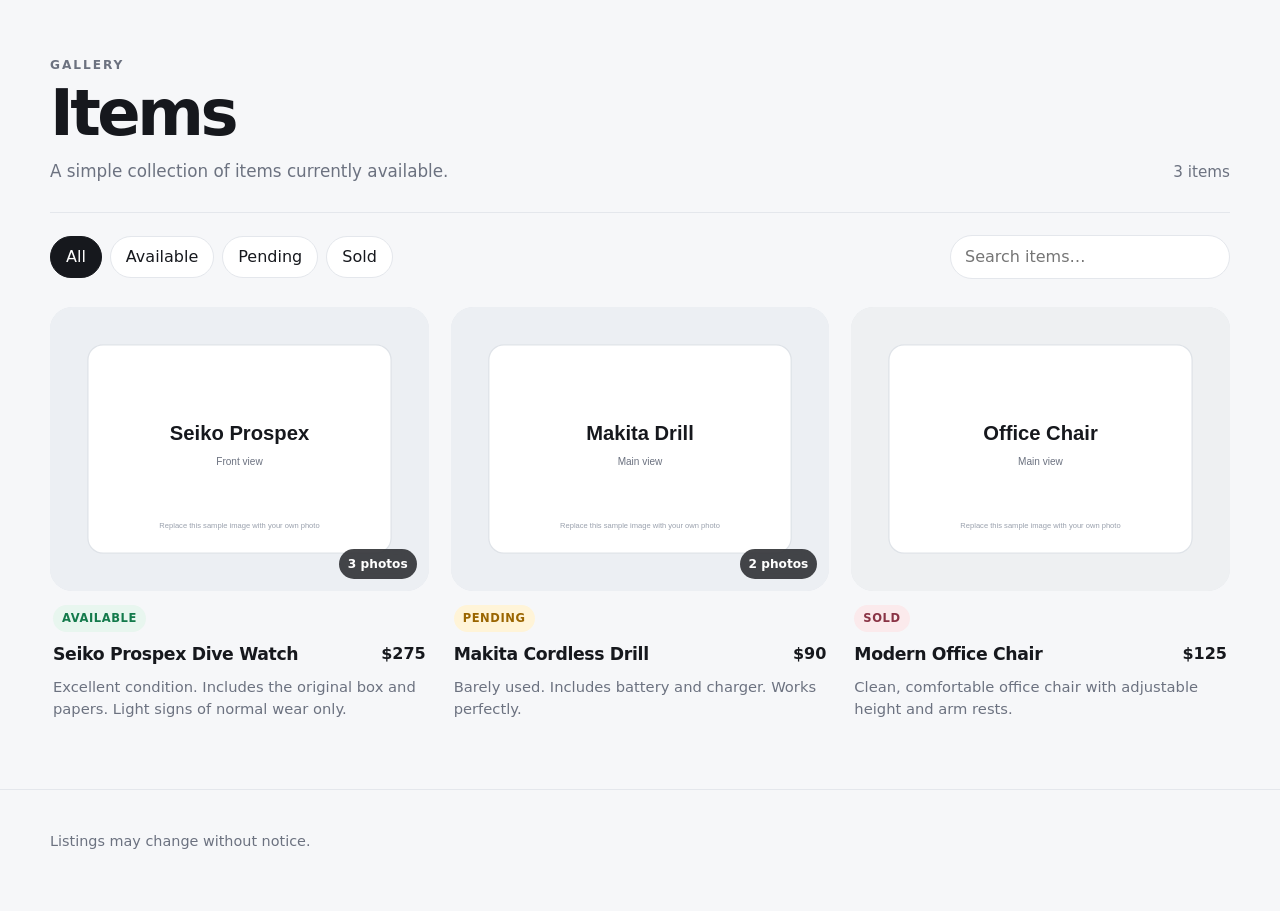
==== index.html @ a38c712b "Update index.html" ====
<!doctype html>
<html lang="en">
<head>
  <meta charset="utf-8">
  <meta name="viewport" content="width=device-width, initial-scale=1">
  <meta name="description" content="A simple gallery of items for sale.">
  <meta name="robots" content="noindex,nofollow">
  <title>Items</title>
  <link rel="stylesheet" href="styles.css">
</head>
<body>
  <header class="site-header">
    <div class="shell header-inner">
      <div>
        <p class="eyebrow">GALLERY</p>
        <h1>Items</h1>
        <p class="subtitle">A simple collection of items currently available.</p>
      </div>
      <div class="header-meta" aria-label="Gallery status">
        <span id="itemCount">Loading…</span>
      </div>
    </div>
  </header>

  <main class="shell">
    <section class="toolbar" aria-label="Gallery filters">
      <div class="segmented" role="group" aria-label="Filter by status">
        <button class="filter-btn active" type="button" data-filter="all">All</button>
        <button class="filter-btn" type="button" data-filter="available">Available</button>
        <button class="filter-btn" type="button" data-filter="pending">Pending</button>
        <button class="filter-btn" type="button" data-filter="sold">Sold</button>
      </div>
      <label class="search-wrap">
        <span class="sr-only">Search items</span>
        <input id="searchInput" type="search" placeholder="Search items…" autocomplete="off">
      </label>
    </section>

    <section>
      <div id="gallery" class="gallery" aria-live="polite"></div>
      <div id="emptyState" class="empty-state" hidden>
        <h2>No items found</h2>
        <p>Try a different search or filter.</p>
      </div>
    </section>
  </main>

  <footer class="site-footer">
    <div class="shell">
      <p>Listings may change without notice.</p>
    </div>
  </footer>

  <dialog id="productDialog" class="product-dialog" aria-labelledby="dialogTitle">
    <div class="dialog-shell">
      <button id="closeDialog" class="icon-btn close-btn" type="button" aria-label="Close item details">×</button>
      <div class="dialog-grid">
        <section class="viewer" aria-label="Product photos">
          <div class="main-image-wrap">
            <button id="prevImage" class="nav-btn nav-prev" type="button" aria-label="Previous image">‹</button>
            <img id="dialogImage" src="" alt="">
            <button id="nextImage" class="nav-btn nav-next" type="button" aria-label="Next image">›</button>
          </div>
          <div id="thumbs" class="thumbs" aria-label="Choose photo"></div>
        </section>

        <section class="product-info">
          <div class="product-title-row">
            <div>
              <p id="dialogStatus" class="status-badge"></p>
              <h2 id="dialogTitle"></h2>
            </div>
            <p id="dialogPrice" class="dialog-price"></p>
          </div>

          <p id="dialogDescription" class="dialog-description"></p>

          <dl class="details-list">
            <div>
              <dt>Condition</dt>
              <dd id="dialogCondition"></dd>
            </div>
            <div>
              <dt>Status</dt>
              <dd id="dialogStatusText"></dd>
            </div>
          </dl>
        </section>
      </div>
    </div>
  </dialog>

  <script src="app.js" defer></script>
</body>
</html>
---- styles.css ----
:root {
  --bg: #f6f7f9;
  --surface: #ffffff;
  --text: #16181d;
  --muted: #6c7280;
  --border: #e4e7ec;
  --soft: #eef1f5;
  --shadow: 0 16px 40px rgba(26, 32, 44, 0.08);
  --radius: 22px;
  --radius-sm: 14px;
  --max: 1180px;
  --available: #137a4b;
  --available-bg: #e8f6ef;
  --pending: #9a6500;
  --pending-bg: #fff4d8;
  --sold: #8a3345;
  --sold-bg: #fbeaec;
}

* { box-sizing: border-box; }

html { color-scheme: light; }

body {
  margin: 0;
  background: var(--bg);
  color: var(--text);
  font-family: Inter, ui-sans-serif, system-ui, -apple-system, BlinkMacSystemFont, "Segoe UI", sans-serif;
  line-height: 1.5;
}

button, input { font: inherit; }

button { -webkit-tap-highlight-color: transparent; }

img { display: block; max-width: 100%; }

.shell {
  width: min(calc(100% - 32px), var(--max));
  margin-inline: auto;
}

.site-header {
  padding: 56px 0 28px;
}

.header-inner {
  display: flex;
  justify-content: space-between;
  gap: 24px;
  align-items: end;
}

.eyebrow {
  margin: 0 0 8px;
  color: var(--muted);
  font-size: .76rem;
  font-weight: 800;
  letter-spacing: .16em;
}

h1 {
  margin: 0;
  font-size: clamp(2.1rem, 5vw, 4.3rem);
  letter-spacing: -.055em;
  line-height: .98;
}

.subtitle {
  margin: 14px 0 0;
  color: var(--muted);
  font-size: 1.05rem;
}

.header-meta {
  color: var(--muted);
  font-size: .95rem;
  white-space: nowrap;
}

.toolbar {
  display: flex;
  align-items: center;
  justify-content: space-between;
  gap: 16px;
  padding: 22px 0 28px;
  border-top: 1px solid var(--border);
}

.segmented {
  display: flex;
  gap: 8px;
  flex-wrap: wrap;
}

.filter-btn {
  min-height: 42px;
  padding: 0 15px;
  border-radius: 999px;
  border: 1px solid var(--border);
  background: var(--surface);
  color: var(--text);
  cursor: pointer;
}

.filter-btn.active {
  background: var(--text);
  color: #fff;
  border-color: var(--text);
}

.search-wrap input {
  width: min(280px, 42vw);
  min-height: 44px;
  padding: 0 14px;
  border-radius: 999px;
  border: 1px solid var(--border);
  background: var(--surface);
  color: var(--text);
  outline: none;
}

.search-wrap input:focus,
.filter-btn:focus-visible,
.card-button:focus-visible,
.icon-btn:focus-visible,
.nav-btn:focus-visible,
.thumb-btn:focus-visible {
  outline: 3px solid rgba(22, 24, 29, .18);
  outline-offset: 2px;
}

.gallery {
  display: grid;
  grid-template-columns: repeat(3, minmax(0, 1fr));
  gap: 22px;
  padding-bottom: 52px;
}

.product-card {
  min-width: 0;
}

.card-button {
  width: 100%;
  text-align: left;
  border: 0;
  padding: 0;
  background: transparent;
  cursor: pointer;
  color: inherit;
}

.card-image {
  position: relative;
  overflow: hidden;
  aspect-ratio: 4 / 3;
  border-radius: var(--radius);
  background: var(--soft);
  box-shadow: inset 0 0 0 1px rgba(0,0,0,.03);
}

.card-image img {
  width: 100%;
  height: 100%;
  object-fit: cover;
  transition: transform .28s ease;
}

.card-button:hover .card-image img {
  transform: scale(1.018);
}

.photo-count {
  position: absolute;
  right: 12px;
  bottom: 12px;
  padding: 6px 9px;
  border-radius: 999px;
  background: rgba(18, 20, 24, .78);
  color: #fff;
  font-size: .76rem;
  font-weight: 700;
  backdrop-filter: blur(8px);
}

.card-content {
  padding: 14px 3px 6px;
}

.card-topline {
  display: flex;
  justify-content: space-between;
  gap: 16px;
  align-items: start;
}

.card-title {
  margin: 0;
  font-size: 1.08rem;
  letter-spacing: -.02em;
}

.price {
  margin: 0;
  font-weight: 800;
  white-space: nowrap;
}

.card-description {
  margin: 8px 0 10px;
  color: var(--muted);
  font-size: .92rem;
  display: -webkit-box;
  -webkit-line-clamp: 2;
  -webkit-box-orient: vertical;
  overflow: hidden;
}

.status-badge {
  display: inline-flex;
  align-items: center;
  width: fit-content;
  margin: 0 0 10px;
  padding: 5px 9px;
  border-radius: 999px;
  font-size: .72rem;
  font-weight: 800;
  letter-spacing: .05em;
  text-transform: uppercase;
}

.status-available {
  color: var(--available);
  background: var(--available-bg);
}

.status-pending {
  color: var(--pending);
  background: var(--pending-bg);
}

.status-sold {
  color: var(--sold);
  background: var(--sold-bg);
}

.empty-state {
  padding: 60px 20px 90px;
  text-align: center;
  color: var(--muted);
}

.empty-state h2 {
  margin: 0 0 6px;
  color: var(--text);
}

.site-footer {
  border-top: 1px solid var(--border);
  color: var(--muted);
  padding: 26px 0 44px;
  font-size: .9rem;
}

.product-dialog {
  width: min(1120px, calc(100% - 28px));
  border: 0;
  border-radius: 26px;
  padding: 0;
  background: var(--surface);
  box-shadow: var(--shadow);
  max-height: calc(100% - 28px);
}

.product-dialog::backdrop {
  background: rgba(12, 14, 18, .62);
  backdrop-filter: blur(6px);
}

.dialog-shell {
  position: relative;
  padding: 22px;
}

.close-btn {
  position: absolute;
  top: 18px;
  right: 18px;
  z-index: 5;
}

.icon-btn {
  width: 44px;
  height: 44px;
  border-radius: 50%;
  border: 1px solid var(--border);
  background: rgba(255,255,255,.92);
  color: var(--text);
  cursor: pointer;
  font-size: 1.55rem;
  line-height: 1;
}

.dialog-grid {
  display: grid;
  grid-template-columns: minmax(0, 1.35fr) minmax(300px, .65fr);
  gap: 28px;
}

.viewer {
  min-width: 0;
}

.main-image-wrap {
  position: relative;
  overflow: hidden;
  border-radius: 20px;
  background: var(--soft);
  aspect-ratio: 4 / 3;
}

.main-image-wrap img {
  width: 100%;
  height: 100%;
  object-fit: contain;
}

.nav-btn {
  position: absolute;
  top: 50%;
  transform: translateY(-50%);
  width: 46px;
  height: 46px;
  border-radius: 50%;
  border: 0;
  background: rgba(255,255,255,.9);
  color: var(--text);
  font-size: 2rem;
  cursor: pointer;
  box-shadow: 0 8px 26px rgba(0,0,0,.12);
}

.nav-prev { left: 14px; }
.nav-next { right: 14px; }

.thumbs {
  display: flex;
  gap: 10px;
  padding-top: 12px;
  overflow-x: auto;
}

.thumb-btn {
  flex: 0 0 82px;
  width: 82px;
  height: 64px;
  padding: 0;
  border: 2px solid transparent;
  border-radius: 10px;
  overflow: hidden;
  background: var(--soft);
  cursor: pointer;
}

.thumb-btn.active {
  border-color: var(--text);
}

.thumb-btn img {
  width: 100%;
  height: 100%;
  object-fit: cover;
}

.product-info {
  padding: 52px 6px 16px 0;
}

.product-title-row {
  display: grid;
  gap: 18px;
}

.product-title-row h2 {
  margin: 0;
  font-size: clamp(1.8rem, 4vw, 3rem);
  letter-spacing: -.04em;
  line-height: 1.05;
}

.dialog-price {
  margin: 0;
  font-size: 1.4rem;
  font-weight: 850;
}

.dialog-description {
  margin: 22px 0;
  color: var(--muted);
  font-size: 1rem;
  white-space: pre-line;
}

.details-list {
  margin: 0;
  border-top: 1px solid var(--border);
}

.details-list > div {
  display: grid;
  grid-template-columns: 110px 1fr;
  gap: 16px;
  padding: 14px 0;
  border-bottom: 1px solid var(--border);
}

.details-list dt {
  color: var(--muted);
}

.details-list dd {
  margin: 0;
  font-weight: 650;
}

.sr-only {
  position: absolute;
  width: 1px;
  height: 1px;
  padding: 0;
  margin: -1px;
  overflow: hidden;
  clip: rect(0,0,0,0);
  white-space: nowrap;
  border: 0;
}

@media (max-width: 880px) {
  .gallery { grid-template-columns: repeat(2, minmax(0, 1fr)); }
  .dialog-grid { grid-template-columns: 1fr; }
  .product-info { padding: 0 4px 6px; }
}

@media (max-width: 640px) {
  .shell { width: min(calc(100% - 22px), var(--max)); }
  .site-header { padding-top: 34px; }
  .header-inner { align-items: start; flex-direction: column; }
  .toolbar { align-items: stretch; flex-direction: column; }
  .segmented { flex-wrap: nowrap; overflow-x: auto; padding-bottom: 2px; }
  .filter-btn { flex: 0 0 auto; }
  .search-wrap input { width: 100%; }
  .gallery { grid-template-columns: 1fr; gap: 28px; }
  .dialog-shell { padding: 12px; }
  .product-dialog { width: calc(100% - 14px); max-height: calc(100% - 14px); border-radius: 20px; }
  .close-btn { top: 20px; right: 20px; }
  .main-image-wrap { border-radius: 14px; }
  .product-info { padding: 8px 4px 8px; }
  .nav-btn { width: 42px; height: 42px; }
}

@media (prefers-reduced-motion: reduce) {
  * { scroll-behavior: auto !important; transition: none !important; }
}
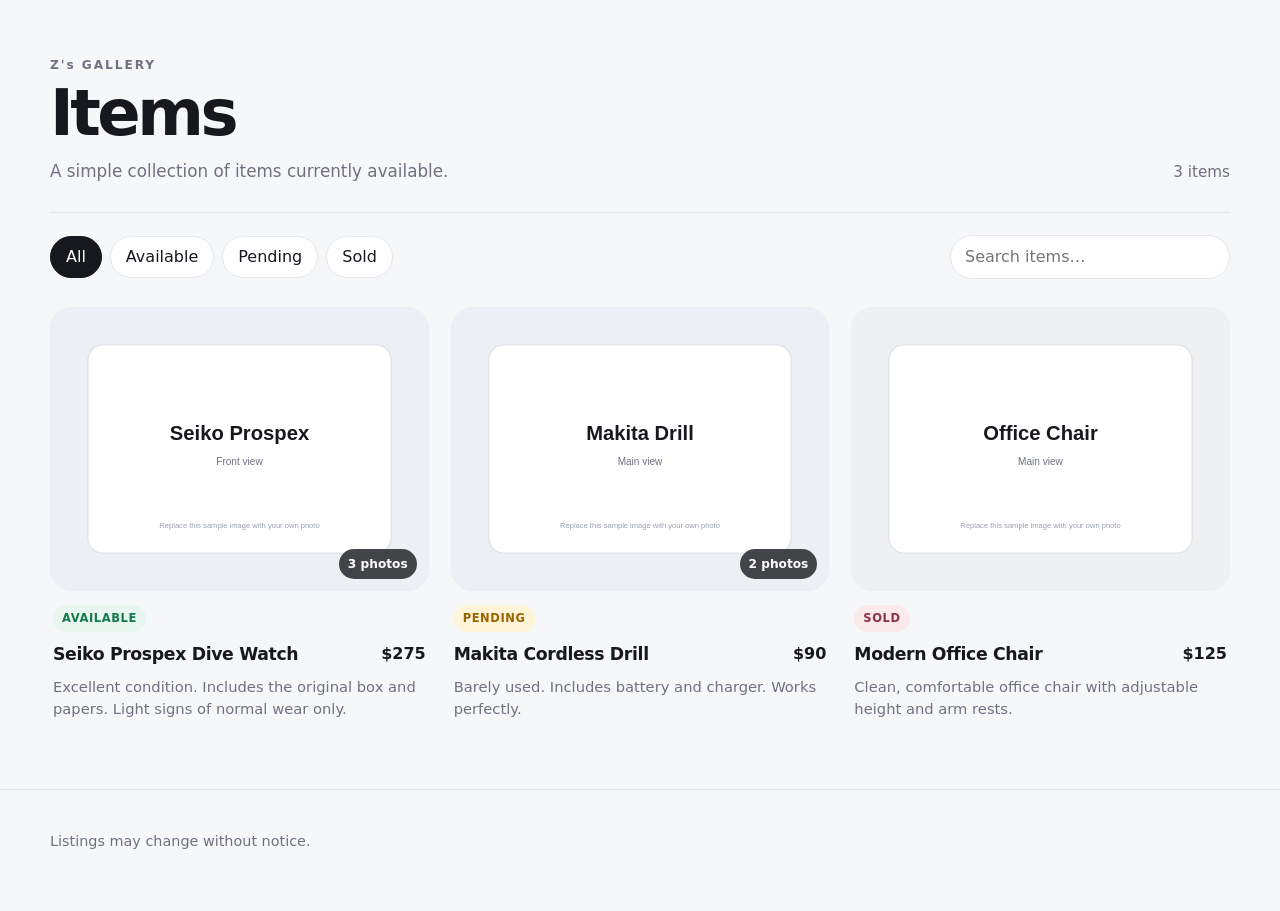
==== commit 5bb66bd8: "Update index.html" ====
--- a/index.html
+++ b/index.html
@@ -3,7 +3,7 @@
 <head>
   <meta charset="utf-8">
   <meta name="viewport" content="width=device-width, initial-scale=1">
-  <meta name="description" content="A simple gallery of items for sale.">
+  <meta name="description" content="A gallery of items.">
   <meta name="robots" content="noindex,nofollow">
   <title>Items</title>
   <link rel="stylesheet" href="styles.css">
@@ -12,7 +12,7 @@
   <header class="site-header">
     <div class="shell header-inner">
       <div>
-        <p class="eyebrow">GALLERY</p>
+        <p class="eyebrow">Z's GALLERY</p>
         <h1>Items</h1>
         <p class="subtitle">A simple collection of items currently available.</p>
       </div>
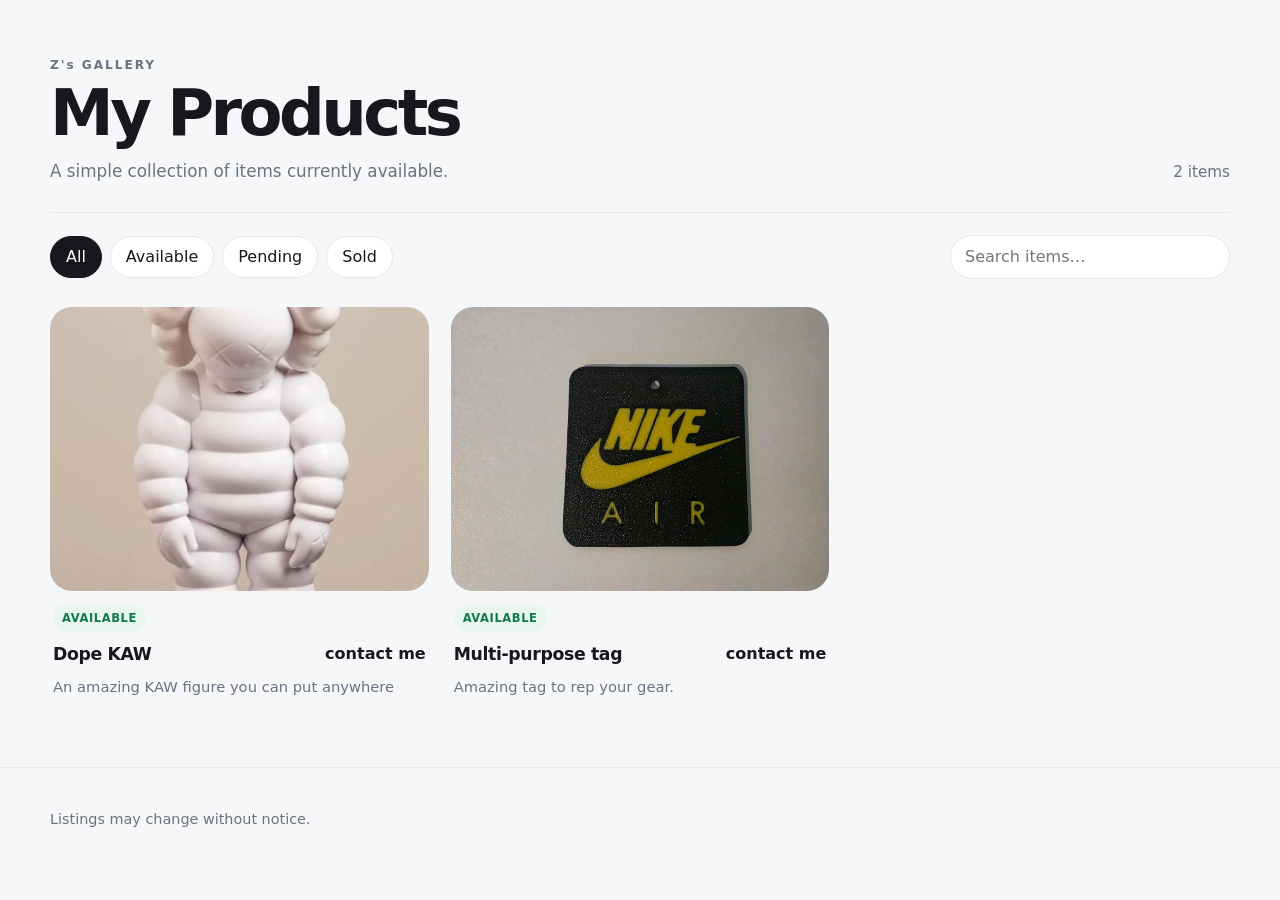
==== commit 68e31dc8: "Update index.html" ====
--- a/index.html
+++ b/index.html
@@ -5,7 +5,7 @@
   <meta name="viewport" content="width=device-width, initial-scale=1">
   <meta name="description" content="A gallery of items.">
   <meta name="robots" content="noindex,nofollow">
-  <title>Items</title>
+  <title>My Stuff</title>
   <link rel="stylesheet" href="styles.css">
 </head>
 <body>
@@ -13,7 +13,7 @@
     <div class="shell header-inner">
       <div>
         <p class="eyebrow">Z's GALLERY</p>
-        <h1>Items</h1>
+        <h1>My Products</h1>
         <p class="subtitle">A simple collection of items currently available.</p>
       </div>
       <div class="header-meta" aria-label="Gallery status">
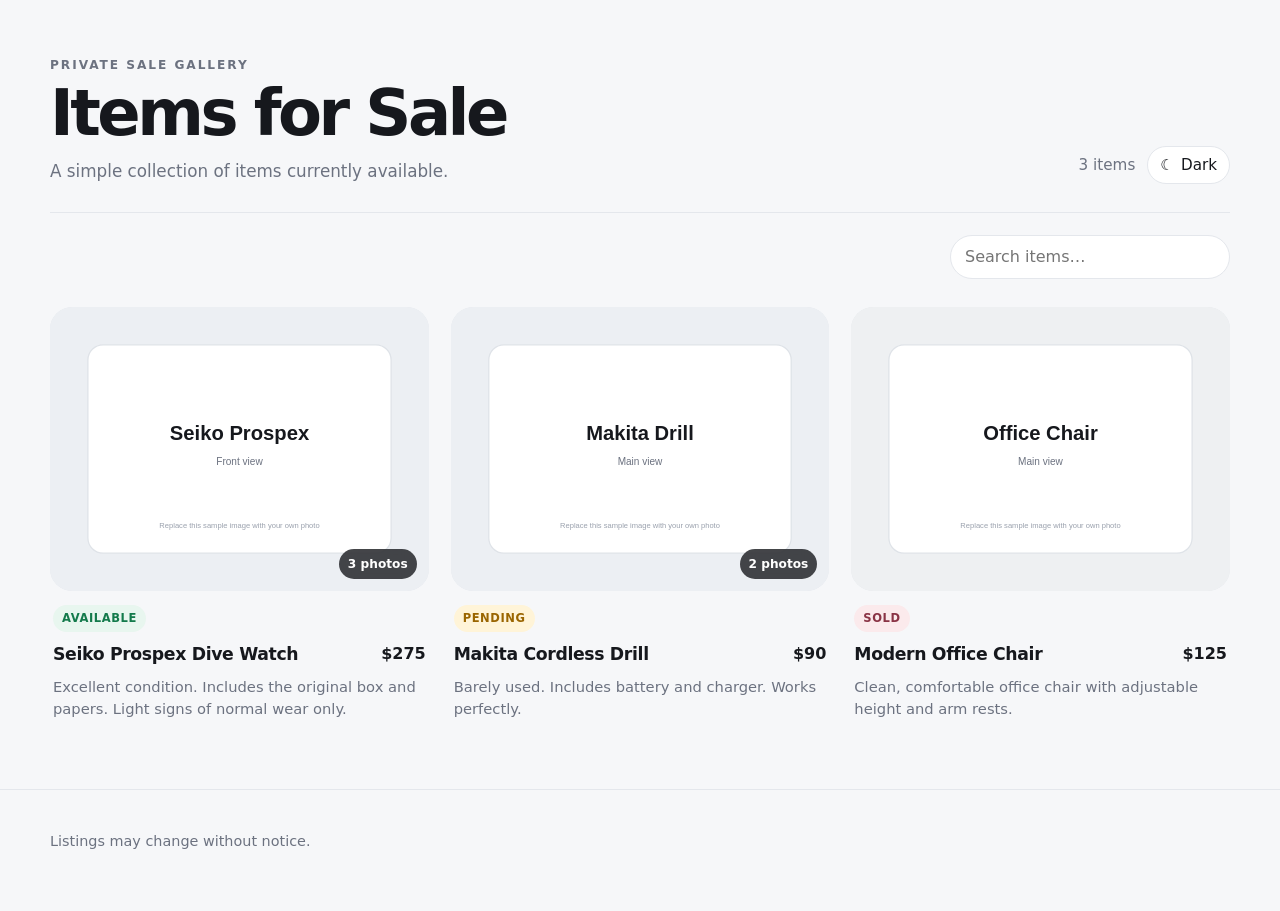
==== commit ee23ea98: "Rename sale-gallery-no-filters-demo-1.html to index.html" ====
--- a/index.html
+++ b/index.html
@@ -3,33 +3,520 @@
 <head>
   <meta charset="utf-8">
   <meta name="viewport" content="width=device-width, initial-scale=1">
-  <meta name="description" content="A gallery of items.">
+  <meta name="description" content="A simple gallery of items for sale.">
   <meta name="robots" content="noindex,nofollow">
-  <title>My Stuff</title>
-  <link rel="stylesheet" href="styles.css">
+  <title>Items for Sale</title>
+  <style>:root {
+  --bg: #f6f7f9;
+  --surface: #ffffff;
+  --text: #16181d;
+  --muted: #6c7280;
+  --border: #e4e7ec;
+  --soft: #eef1f5;
+  --shadow: 0 16px 40px rgba(26, 32, 44, 0.08);
+  --radius: 22px;
+  --radius-sm: 14px;
+  --max: 1180px;
+  --available: #137a4b;
+  --available-bg: #e8f6ef;
+  --pending: #9a6500;
+  --pending-bg: #fff4d8;
+  --sold: #8a3345;
+  --sold-bg: #fbeaec;
+  --active-text: #ffffff;
+  --floating-control: rgba(255,255,255,.92);
+  --floating-nav: rgba(255,255,255,.9);
+  --focus-ring: rgba(22, 24, 29, .18);
+}
+
+/* THEME CHANGE: dark-mode values only; light mode above is unchanged. */
+html[data-theme="dark"] {
+  color-scheme: dark;
+  --bg: #101216;
+  --surface: #191c22;
+  --text: #f2f4f7;
+  --muted: #aab1bd;
+  --border: #2d323b;
+  --soft: #232831;
+  --shadow: 0 16px 40px rgba(0, 0, 0, .34);
+  --available: #74d8a9;
+  --available-bg: #173b2d;
+  --pending: #ffd36b;
+  --pending-bg: #493714;
+  --sold: #ff9aad;
+  --sold-bg: #48232c;
+  --active-text: #101216;
+  --floating-control: rgba(31,35,42,.94);
+  --floating-nav: rgba(31,35,42,.92);
+  --focus-ring: rgba(242, 244, 247, .24);
+}
+
+* { box-sizing: border-box; }
+
+html { color-scheme: light; }
+
+body {
+  margin: 0;
+  background: var(--bg);
+  color: var(--text);
+  font-family: Inter, ui-sans-serif, system-ui, -apple-system, BlinkMacSystemFont, "Segoe UI", sans-serif;
+  line-height: 1.5;
+}
+
+button, input { font: inherit; }
+
+button { -webkit-tap-highlight-color: transparent; }
+
+img { display: block; max-width: 100%; }
+
+.shell {
+  width: min(calc(100% - 32px), var(--max));
+  margin-inline: auto;
+}
+
+.site-header {
+  padding: 56px 0 28px;
+}
+
+.header-inner {
+  display: flex;
+  justify-content: space-between;
+  gap: 24px;
+  align-items: end;
+}
+
+.eyebrow {
+  margin: 0 0 8px;
+  color: var(--muted);
+  font-size: .76rem;
+  font-weight: 800;
+  letter-spacing: .16em;
+}
+
+h1 {
+  margin: 0;
+  font-size: clamp(2.1rem, 5vw, 4.3rem);
+  letter-spacing: -.055em;
+  line-height: .98;
+}
+
+.subtitle {
+  margin: 14px 0 0;
+  color: var(--muted);
+  font-size: 1.05rem;
+}
+
+.header-meta {
+  color: var(--muted);
+  font-size: .95rem;
+  white-space: nowrap;
+  display: flex;
+  align-items: center;
+  gap: 12px;
+}
+
+/* THEME CHANGE: compact control added beside the item count. */
+.theme-toggle {
+  min-height: 38px;
+  padding: 0 12px;
+  border-radius: 999px;
+  border: 1px solid var(--border);
+  background: var(--surface);
+  color: var(--text);
+  display: inline-flex;
+  align-items: center;
+  gap: 7px;
+  cursor: pointer;
+  transition: background-color .2s ease, border-color .2s ease, color .2s ease;
+}
+
+.theme-toggle:hover {
+  background: var(--soft);
+}
+
+.toolbar {
+  display: flex;
+  align-items: center;
+  justify-content: flex-end;
+  gap: 16px;
+  padding: 22px 0 28px;
+  border-top: 1px solid var(--border);
+}
+
+.search-wrap input {
+  width: min(280px, 42vw);
+  min-height: 44px;
+  padding: 0 14px;
+  border-radius: 999px;
+  border: 1px solid var(--border);
+  background: var(--surface);
+  color: var(--text);
+  outline: none;
+}
+
+.search-wrap input:focus,
+.card-button:focus-visible,
+.icon-btn:focus-visible,
+.nav-btn:focus-visible,
+.thumb-btn:focus-visible {
+  outline: 3px solid var(--focus-ring);
+  outline-offset: 2px;
+}
+
+.gallery {
+  display: grid;
+  grid-template-columns: repeat(3, minmax(0, 1fr));
+  gap: 22px;
+  padding-bottom: 52px;
+}
+
+.product-card {
+  min-width: 0;
+}
+
+.card-button {
+  width: 100%;
+  text-align: left;
+  border: 0;
+  padding: 0;
+  background: transparent;
+  cursor: pointer;
+  color: inherit;
+}
+
+.card-image {
+  position: relative;
+  overflow: hidden;
+  aspect-ratio: 4 / 3;
+  border-radius: var(--radius);
+  background: var(--soft);
+  box-shadow: inset 0 0 0 1px rgba(0,0,0,.03);
+}
+
+.card-image img {
+  width: 100%;
+  height: 100%;
+  object-fit: cover;
+  transition: transform .28s ease;
+}
+
+.card-button:hover .card-image img {
+  transform: scale(1.018);
+}
+
+.photo-count {
+  position: absolute;
+  right: 12px;
+  bottom: 12px;
+  padding: 6px 9px;
+  border-radius: 999px;
+  background: rgba(18, 20, 24, .78);
+  color: #fff;
+  font-size: .76rem;
+  font-weight: 700;
+  backdrop-filter: blur(8px);
+}
+
+.card-content {
+  padding: 14px 3px 6px;
+}
+
+.card-topline {
+  display: flex;
+  justify-content: space-between;
+  gap: 16px;
+  align-items: start;
+}
+
+.card-title {
+  margin: 0;
+  font-size: 1.08rem;
+  letter-spacing: -.02em;
+}
+
+.price {
+  margin: 0;
+  font-weight: 800;
+  white-space: nowrap;
+}
+
+.card-description {
+  margin: 8px 0 10px;
+  color: var(--muted);
+  font-size: .92rem;
+  display: -webkit-box;
+  -webkit-line-clamp: 2;
+  -webkit-box-orient: vertical;
+  overflow: hidden;
+}
+
+.status-badge {
+  display: inline-flex;
+  align-items: center;
+  width: fit-content;
+  margin: 0 0 10px;
+  padding: 5px 9px;
+  border-radius: 999px;
+  font-size: .72rem;
+  font-weight: 800;
+  letter-spacing: .05em;
+  text-transform: uppercase;
+}
+
+.status-available {
+  color: var(--available);
+  background: var(--available-bg);
+}
+
+.status-pending {
+  color: var(--pending);
+  background: var(--pending-bg);
+}
+
+.status-sold {
+  color: var(--sold);
+  background: var(--sold-bg);
+}
+
+.empty-state {
+  padding: 60px 20px 90px;
+  text-align: center;
+  color: var(--muted);
+}
+
+.empty-state h2 {
+  margin: 0 0 6px;
+  color: var(--text);
+}
+
+.site-footer {
+  border-top: 1px solid var(--border);
+  color: var(--muted);
+  padding: 26px 0 44px;
+  font-size: .9rem;
+}
+
+.product-dialog {
+  width: min(1120px, calc(100% - 28px));
+  border: 0;
+  border-radius: 26px;
+  padding: 0;
+  background: var(--surface);
+  box-shadow: var(--shadow);
+  max-height: calc(100% - 28px);
+}
+
+.product-dialog::backdrop {
+  background: rgba(12, 14, 18, .62);
+  backdrop-filter: blur(6px);
+}
+
+.dialog-shell {
+  position: relative;
+  padding: 22px;
+}
+
+.close-btn {
+  position: absolute;
+  top: 18px;
+  right: 18px;
+  z-index: 5;
+}
+
+.icon-btn {
+  width: 44px;
+  height: 44px;
+  border-radius: 50%;
+  border: 1px solid var(--border);
+  background: var(--floating-control);
+  color: var(--text);
+  cursor: pointer;
+  font-size: 1.55rem;
+  line-height: 1;
+}
+
+.dialog-grid {
+  display: grid;
+  grid-template-columns: minmax(0, 1.35fr) minmax(300px, .65fr);
+  gap: 28px;
+}
+
+.viewer {
+  min-width: 0;
+}
+
+.main-image-wrap {
+  position: relative;
+  overflow: hidden;
+  border-radius: 20px;
+  background: var(--soft);
+  aspect-ratio: 4 / 3;
+}
+
+.main-image-wrap img {
+  width: 100%;
+  height: 100%;
+  object-fit: contain;
+}
+
+.nav-btn {
+  position: absolute;
+  top: 50%;
+  transform: translateY(-50%);
+  width: 46px;
+  height: 46px;
+  border-radius: 50%;
+  border: 0;
+  background: var(--floating-nav);
+  color: var(--text);
+  font-size: 2rem;
+  cursor: pointer;
+  box-shadow: 0 8px 26px rgba(0,0,0,.12);
+}
+
+.nav-prev { left: 14px; }
+.nav-next { right: 14px; }
+
+.thumbs {
+  display: flex;
+  gap: 10px;
+  padding-top: 12px;
+  overflow-x: auto;
+}
+
+.thumb-btn {
+  flex: 0 0 82px;
+  width: 82px;
+  height: 64px;
+  padding: 0;
+  border: 2px solid transparent;
+  border-radius: 10px;
+  overflow: hidden;
+  background: var(--soft);
+  cursor: pointer;
+}
+
+.thumb-btn.active {
+  border-color: var(--text);
+}
+
+.thumb-btn img {
+  width: 100%;
+  height: 100%;
+  object-fit: cover;
+}
+
+.product-info {
+  padding: 52px 6px 16px 0;
+}
+
+.product-title-row {
+  display: grid;
+  gap: 18px;
+}
+
+.product-title-row h2 {
+  margin: 0;
+  font-size: clamp(1.8rem, 4vw, 3rem);
+  letter-spacing: -.04em;
+  line-height: 1.05;
+}
+
+.dialog-price {
+  margin: 0;
+  font-size: 1.4rem;
+  font-weight: 850;
+}
+
+.dialog-description {
+  margin: 22px 0;
+  color: var(--muted);
+  font-size: 1rem;
+  white-space: pre-line;
+}
+
+.details-list {
+  margin: 0;
+  border-top: 1px solid var(--border);
+}
+
+.details-list > div {
+  display: grid;
+  grid-template-columns: 110px 1fr;
+  gap: 16px;
+  padding: 14px 0;
+  border-bottom: 1px solid var(--border);
+}
+
+.details-list dt {
+  color: var(--muted);
+}
+
+.details-list dd {
+  margin: 0;
+  font-weight: 650;
+}
+
+.sr-only {
+  position: absolute;
+  width: 1px;
+  height: 1px;
+  padding: 0;
+  margin: -1px;
+  overflow: hidden;
+  clip: rect(0,0,0,0);
+  white-space: nowrap;
+  border: 0;
+}
+
+@media (max-width: 880px) {
+  .gallery { grid-template-columns: repeat(2, minmax(0, 1fr)); }
+  .dialog-grid { grid-template-columns: 1fr; }
+  .product-info { padding: 0 4px 6px; }
+}
+
+@media (max-width: 640px) {
+  .shell { width: min(calc(100% - 22px), var(--max)); }
+  .site-header { padding-top: 34px; }
+  .header-inner { align-items: start; flex-direction: column; }
+  .header-meta { width: 100%; justify-content: space-between; }
+  .toolbar { align-items: stretch; flex-direction: column; }
+  .search-wrap input { width: 100%; }
+  .gallery { grid-template-columns: 1fr; gap: 28px; }
+  .dialog-shell { padding: 12px; }
+  .product-dialog { width: calc(100% - 14px); max-height: calc(100% - 14px); border-radius: 20px; }
+  .close-btn { top: 20px; right: 20px; }
+  .main-image-wrap { border-radius: 14px; }
+  .product-info { padding: 8px 4px 8px; }
+  .nav-btn { width: 42px; height: 42px; }
+}
+
+@media (prefers-reduced-motion: reduce) {
+  * { scroll-behavior: auto !important; transition: none !important; }
+}
+</style>
 </head>
 <body>
   <header class="site-header">
     <div class="shell header-inner">
       <div>
-        <p class="eyebrow">Z's GALLERY</p>
-        <h1>My Products</h1>
+        <p class="eyebrow">PRIVATE SALE GALLERY</p>
+        <h1>Items for Sale</h1>
         <p class="subtitle">A simple collection of items currently available.</p>
       </div>
-      <div class="header-meta" aria-label="Gallery status">
+      <div class="header-meta" aria-label="Gallery status and appearance">
         <span id="itemCount">Loading…</span>
+        <!-- THEME CHANGE: light/dark mode toggle -->
+        <button id="themeToggle" class="theme-toggle" type="button" aria-pressed="false" aria-label="Switch to dark mode">
+          <span id="themeIcon" aria-hidden="true">☾</span>
+          <span id="themeLabel">Dark</span>
+        </button>
       </div>
     </div>
   </header>
 
   <main class="shell">
-    <section class="toolbar" aria-label="Gallery filters">
-      <div class="segmented" role="group" aria-label="Filter by status">
-        <button class="filter-btn active" type="button" data-filter="all">All</button>
-        <button class="filter-btn" type="button" data-filter="available">Available</button>
-        <button class="filter-btn" type="button" data-filter="pending">Pending</button>
-        <button class="filter-btn" type="button" data-filter="sold">Sold</button>
-      </div>
+    <section class="toolbar" aria-label="Gallery search">
       <label class="search-wrap">
         <span class="sr-only">Search items</span>
         <input id="searchInput" type="search" placeholder="Search items…" autocomplete="off">
@@ -40,7 +527,7 @@
       <div id="gallery" class="gallery" aria-live="polite"></div>
       <div id="emptyState" class="empty-state" hidden>
         <h2>No items found</h2>
-        <p>Try a different search or filter.</p>
+        <p>Try a different search.</p>
       </div>
     </section>
   </main>
@@ -90,6 +577,240 @@
     </div>
   </dialog>
 
-  <script src="app.js" defer></script>
+  <script>const state = {
+  products: [],
+  search: "",
+  activeProduct: null,
+  activeImageIndex: 0
+};
+
+const gallery = document.getElementById("gallery");
+const emptyState = document.getElementById("emptyState");
+const itemCount = document.getElementById("itemCount");
+const searchInput = document.getElementById("searchInput");
+
+// THEME CHANGE: controls and persisted preference.
+const themeToggle = document.getElementById("themeToggle");
+const themeIcon = document.getElementById("themeIcon");
+const themeLabel = document.getElementById("themeLabel");
+const THEME_KEY = "sale-gallery-theme";
+const themeStorage = (() => {
+  try {
+    const testKey = "__theme_test__";
+    localStorage.setItem(testKey, "1");
+    localStorage.removeItem(testKey);
+    return localStorage;
+  } catch {
+    const memory = {};
+    return {
+      getItem: key => memory[key] ?? null,
+      setItem: (key, value) => { memory[key] = String(value); }
+    };
+  }
+})();
+
+const dialog = document.getElementById("productDialog");
+const closeDialog = document.getElementById("closeDialog");
+const dialogImage = document.getElementById("dialogImage");
+const dialogTitle = document.getElementById("dialogTitle");
+const dialogPrice = document.getElementById("dialogPrice");
+const dialogDescription = document.getElementById("dialogDescription");
+const dialogCondition = document.getElementById("dialogCondition");
+const dialogStatus = document.getElementById("dialogStatus");
+const dialogStatusText = document.getElementById("dialogStatusText");
+const thumbs = document.getElementById("thumbs");
+const prevImage = document.getElementById("prevImage");
+const nextImage = document.getElementById("nextImage");
+
+
+// THEME CHANGE: apply light/dark mode without changing gallery behavior.
+function applyTheme(theme) {
+  const isDark = theme === "dark";
+  document.documentElement.dataset.theme = isDark ? "dark" : "light";
+  themeToggle.setAttribute("aria-pressed", String(isDark));
+  themeToggle.setAttribute("aria-label", isDark ? "Switch to light mode" : "Switch to dark mode");
+  themeIcon.textContent = isDark ? "☀" : "☾";
+  themeLabel.textContent = isDark ? "Light" : "Dark";
+}
+
+function initTheme() {
+  const savedTheme = themeStorage.getItem(THEME_KEY);
+  applyTheme(savedTheme === "dark" ? "dark" : "light");
+}
+
+themeToggle.addEventListener("click", () => {
+  const nextTheme = document.documentElement.dataset.theme === "dark" ? "light" : "dark";
+  themeStorage.setItem(THEME_KEY, nextTheme);
+  applyTheme(nextTheme);
+});
+
+function normalizeStatus(status) {
+  return String(status || "Available").trim().toLowerCase();
+}
+
+function escapeText(value) {
+  return String(value ?? "");
+}
+
+function statusClass(status) {
+  return `status-${normalizeStatus(status)}`;
+}
+
+function getFilteredProducts() {
+  const query = state.search.trim().toLowerCase();
+
+  return state.products.filter(product => {
+    const haystack = [
+      product.name,
+      product.description,
+      product.condition,
+      product.price,
+      product.status
+    ].join(" ").toLowerCase();
+
+    return !query || haystack.includes(query);
+  });
+}
+
+function renderGallery() {
+  const products = getFilteredProducts();
+  gallery.innerHTML = "";
+
+  products.forEach(product => {
+    const article = document.createElement("article");
+    article.className = "product-card";
+
+    const button = document.createElement("button");
+    button.type = "button";
+    button.className = "card-button";
+    button.setAttribute("aria-label", `View ${product.name}`);
+
+    const imageCount = Array.isArray(product.images) ? product.images.length : 0;
+    const leadImage = imageCount ? product.images[0] : "images/placeholder.svg";
+
+    button.innerHTML = `
+      <div class="card-image">
+        <img src="${leadImage}" alt="${escapeText(product.name)}" loading="lazy">
+        ${imageCount > 1 ? `<span class="photo-count">${imageCount} photos</span>` : ""}
+      </div>
+      <div class="card-content">
+        <span class="status-badge ${statusClass(product.status)}">${escapeText(product.status)}</span>
+        <div class="card-topline">
+          <h2 class="card-title">${escapeText(product.name)}</h2>
+          <p class="price">${escapeText(product.price)}</p>
+        </div>
+        <p class="card-description">${escapeText(product.description)}</p>
+      </div>
+    `;
+
+    button.addEventListener("click", () => openProduct(product));
+    article.appendChild(button);
+    gallery.appendChild(article);
+  });
+
+  emptyState.hidden = products.length !== 0;
+
+  const visibleCount = products.length;
+  const totalCount = state.products.length;
+  itemCount.textContent =
+    !state.search
+      ? `${totalCount} item${totalCount === 1 ? "" : "s"}`
+      : `${visibleCount} of ${totalCount} items`;
+}
+
+function openProduct(product) {
+  state.activeProduct = product;
+  state.activeImageIndex = 0;
+
+  dialogTitle.textContent = product.name || "";
+  dialogPrice.textContent = product.price || "";
+  dialogDescription.textContent = product.description || "";
+  dialogCondition.textContent = product.condition || "Not specified";
+  dialogStatus.textContent = product.status || "Available";
+  dialogStatus.className = `status-badge ${statusClass(product.status)}`;
+  dialogStatusText.textContent = product.status || "Available";
+
+  renderViewer();
+
+  if (typeof dialog.showModal === "function") {
+    dialog.showModal();
+  } else {
+    dialog.setAttribute("open", "");
+  }
+}
+
+function renderViewer() {
+  const product = state.activeProduct;
+  const images =
+    product && Array.isArray(product.images) && product.images.length
+      ? product.images
+      : ["images/placeholder.svg"];
+
+  state.activeImageIndex =
+    (state.activeImageIndex + images.length) % images.length;
+
+  const current = images[state.activeImageIndex];
+  dialogImage.src = current;
+  dialogImage.alt = `${product.name} photo ${state.activeImageIndex + 1}`;
+
+  prevImage.hidden = images.length <= 1;
+  nextImage.hidden = images.length <= 1;
+
+  thumbs.innerHTML = "";
+
+  images.forEach((src, index) => {
+    const button = document.createElement("button");
+    button.type = "button";
+    button.className = `thumb-btn${index === state.activeImageIndex ? " active" : ""}`;
+    button.setAttribute("aria-label", `View photo ${index + 1}`);
+
+    const img = document.createElement("img");
+    img.src = src;
+    img.alt = "";
+    button.appendChild(img);
+
+    button.addEventListener("click", () => {
+      state.activeImageIndex = index;
+      renderViewer();
+    });
+
+    thumbs.appendChild(button);
+  });
+}
+
+function changeImage(delta) {
+  if (!state.activeProduct) return;
+  state.activeImageIndex += delta;
+  renderViewer();
+}
+
+searchInput.addEventListener("input", () => {
+  state.search = searchInput.value;
+  renderGallery();
+});
+
+closeDialog.addEventListener("click", () => dialog.close());
+prevImage.addEventListener("click", () => changeImage(-1));
+nextImage.addEventListener("click", () => changeImage(1));
+
+dialog.addEventListener("click", event => {
+  if (event.target === dialog) dialog.close();
+});
+
+document.addEventListener("keydown", event => {
+  if (!dialog.open) return;
+  if (event.key === "ArrowLeft") changeImage(-1);
+  if (event.key === "ArrowRight") changeImage(1);
+});
+
+async function init() {
+  const data = [{"id": "seiko-prospex", "name": "Seiko Prospex Dive Watch", "price": "$275", "description": "Excellent condition. Includes the original box and papers. Light signs of normal wear only.", "condition": "Excellent", "status": "Available", "images": ["[data-uri]", "[data-uri]", "[data-uri]"]}, {"id": "makita-drill", "name": "Makita Cordless Drill", "price": "$90", "description": "Barely used. Includes battery and charger. Works perfectly.", "condition": "Very good", "status": "Pending", "images": ["[data-uri]", "[data-uri]"]}, {"id": "office-chair", "name": "Modern Office Chair", "price": "$125", "description": "Clean, comfortable office chair with adjustable height and arm rests.", "condition": "Good", "status": "Sold", "images": ["[data-uri]"]}];
+  state.products = Array.isArray(data) ? data : [];
+  renderGallery();
+}
+
+initTheme();
+init();
+</script>
 </body>
 </html>
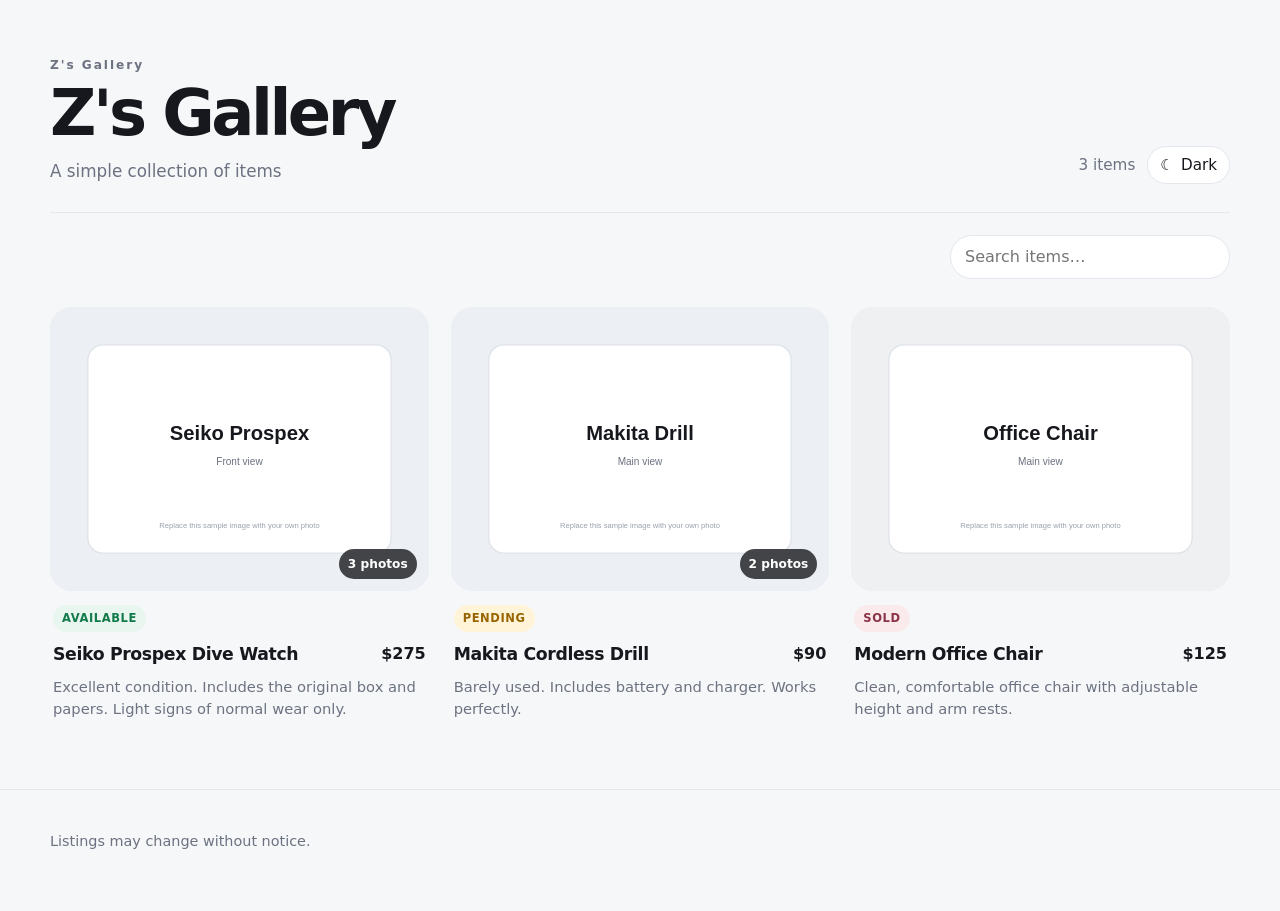
==== commit c12672eb: "Update index.html" ====
--- a/index.html
+++ b/index.html
@@ -3,9 +3,9 @@
 <head>
   <meta charset="utf-8">
   <meta name="viewport" content="width=device-width, initial-scale=1">
-  <meta name="description" content="A simple gallery of items for sale.">
+  <meta name="description" content="A simple gallery of items">
   <meta name="robots" content="noindex,nofollow">
-  <title>Items for Sale</title>
+  <title>Z's Gallery</title>
   <style>:root {
   --bg: #f6f7f9;
   --surface: #ffffff;
@@ -500,9 +500,9 @@
   <header class="site-header">
     <div class="shell header-inner">
       <div>
-        <p class="eyebrow">PRIVATE SALE GALLERY</p>
-        <h1>Items for Sale</h1>
-        <p class="subtitle">A simple collection of items currently available.</p>
+        <p class="eyebrow">Z's Gallery</p>
+        <h1>Z's Gallery</h1>
+        <p class="subtitle">A simple collection of items</p>
       </div>
       <div class="header-meta" aria-label="Gallery status and appearance">
         <span id="itemCount">Loading…</span>
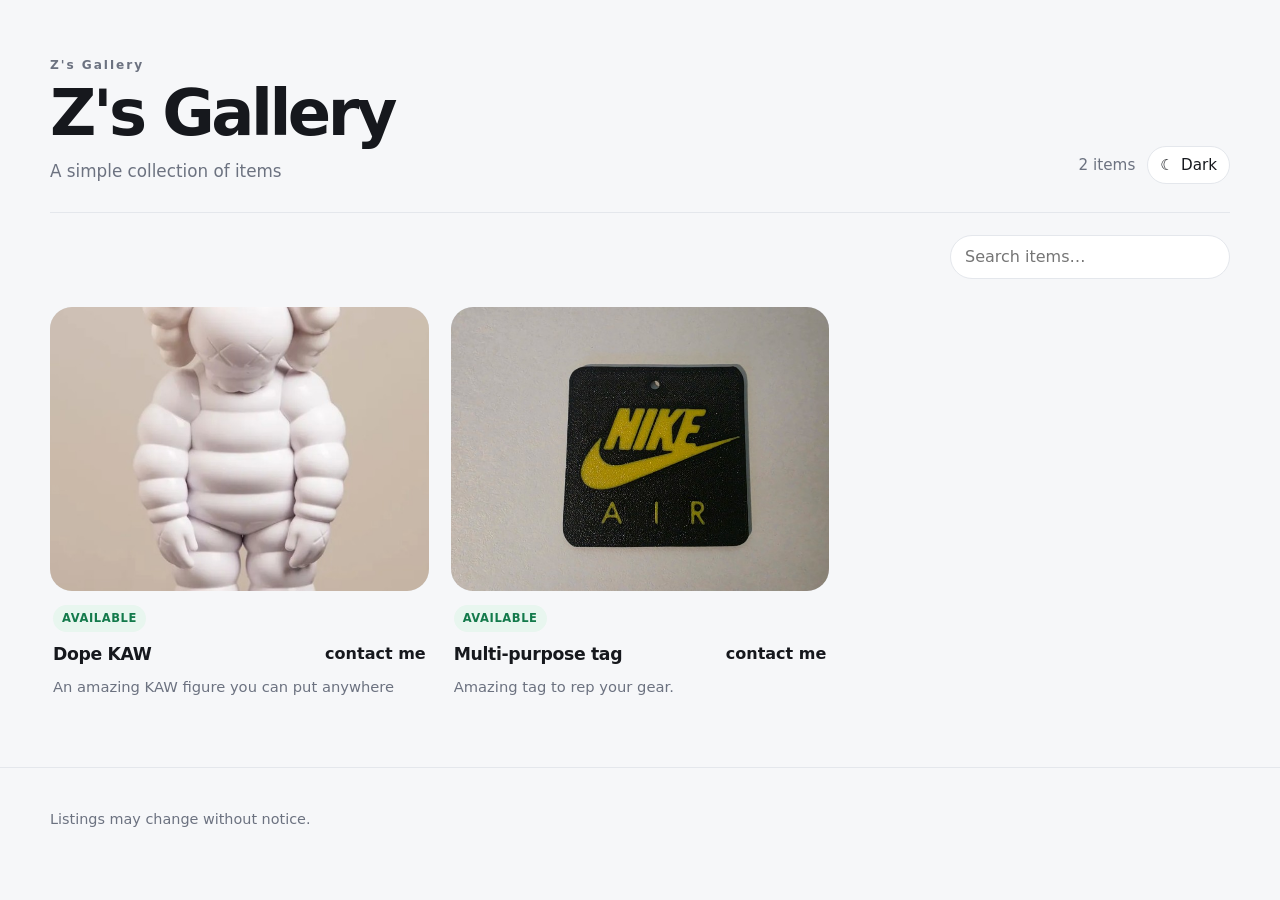
==== commit b68728da: "Update index.html" ====
--- a/index.html
+++ b/index.html
@@ -804,9 +804,23 @@
 });
 
 async function init() {
-  const data = [{"id": "seiko-prospex", "name": "Seiko Prospex Dive Watch", "price": "$275", "description": "Excellent condition. Includes the original box and papers. Light signs of normal wear only.", "condition": "Excellent", "status": "Available", "images": ["[data-uri]", "[data-uri]", "[data-uri]"]}, {"id": "makita-drill", "name": "Makita Cordless Drill", "price": "$90", "description": "Barely used. Includes battery and charger. Works perfectly.", "condition": "Very good", "status": "Pending", "images": ["[data-uri]", "[data-uri]"]}, {"id": "office-chair", "name": "Modern Office Chair", "price": "$125", "description": "Clean, comfortable office chair with adjustable height and arm rests.", "condition": "Good", "status": "Sold", "images": ["[data-uri]"]}];
-  state.products = Array.isArray(data) ? data : [];
-  renderGallery();
+  try {
+    const response = await fetch("products.json", { cache: "no-store" });
+    if (!response.ok) throw new Error(`HTTP ${response.status}`);
+    const data = await response.json();
+
+    state.products = Array.isArray(data) ? data : [];
+    renderGallery();
+  } catch (error) {
+    console.error("Could not load products.json", error);
+    gallery.innerHTML = `
+      <div class="empty-state" style="grid-column: 1 / -1">
+        <h2>Gallery could not be loaded</h2>
+        <p>Check that products.json exists and contains valid JSON.</p>
+      </div>
+    `;
+    itemCount.textContent = "Unavailable";
+  }
 }
 
 initTheme();
